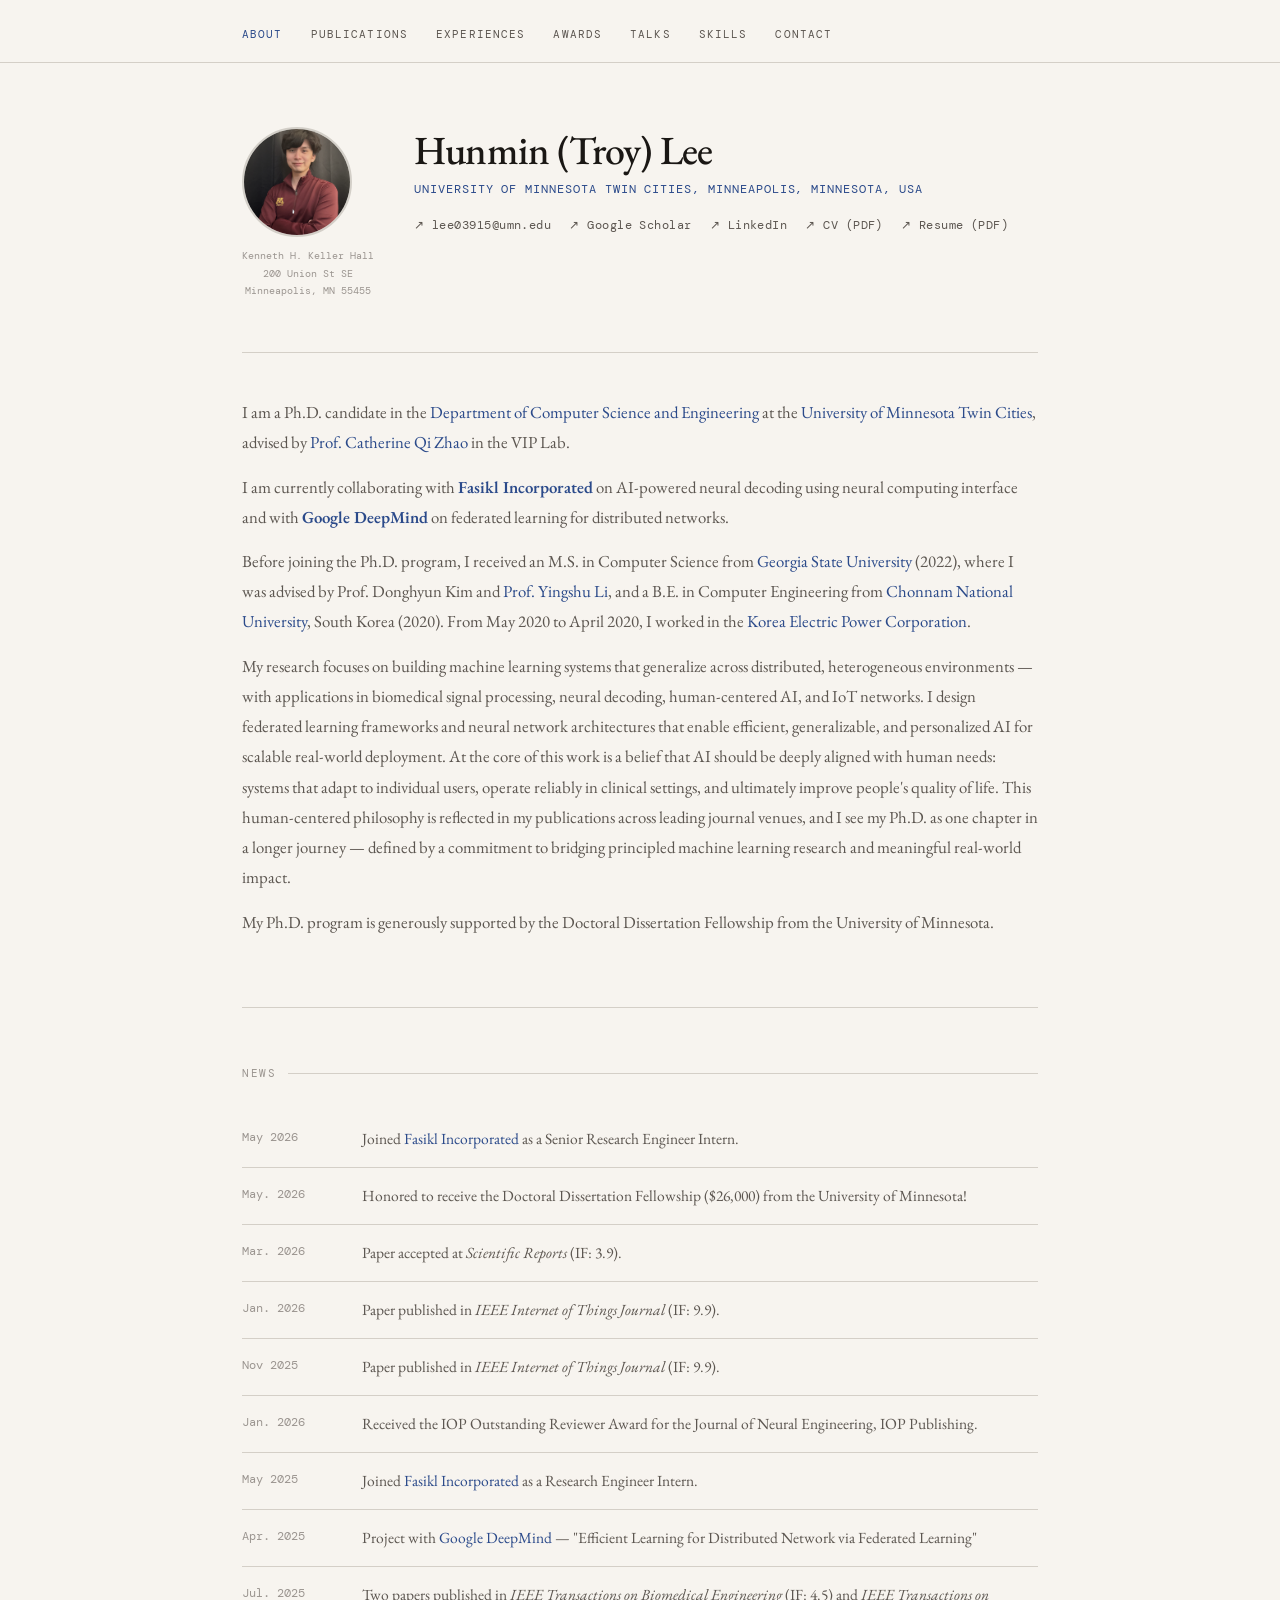
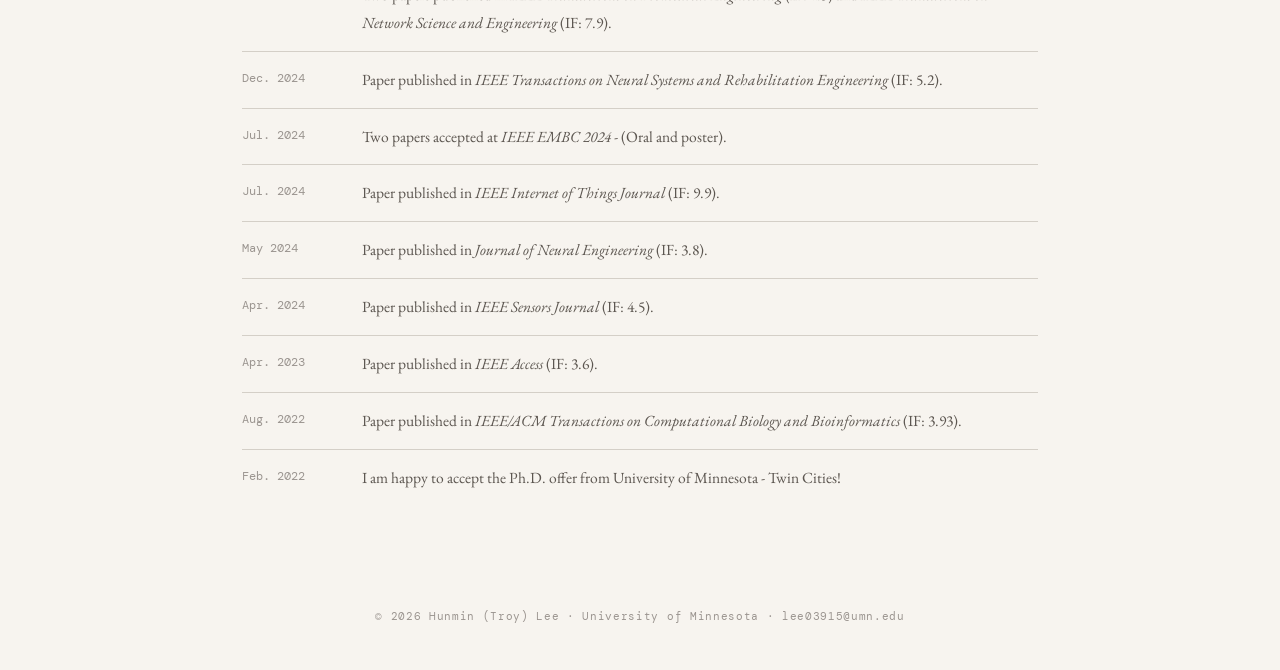
==== index.html @ b02ac826 "Update index.html" ====
<!DOCTYPE html>
<html lang="en">
<head>
  <meta charset="UTF-8"/>
  <meta name="viewport" content="width=device-width, initial-scale=1.0"/>
  <title>Hunmin (Troy) Lee</title>
  <script async src="https://www.googletagmanager.com/gtag/js?id=G-WH4XTVH4Y7"></script>
  <script>window.dataLayer=window.dataLayer||[];function gtag(){dataLayer.push(arguments);}gtag('js',new Date());gtag('config','G-WH4XTVH4Y7');</script>
  <link rel="preconnect" href="https://fonts.googleapis.com">
  <link href="https://fonts.googleapis.com/css2?family=EB+Garamond:ital,wght@0,400;0,500;0,600;1,400&family=DM+Mono:wght@300;400;500&display=swap" rel="stylesheet">
  <link rel="stylesheet" href="style.css">
</head>
<body>

<nav>
  <div class="page-wrap">
    <ul>
      <li><a href="index.html" class="active">About</a></li>
      <li><a href="publications.html">Publications</a></li>
      <li><a href="cv.html">Experiences</a></li>
      <li><a href="awards.html">Awards</a></li>
      <li><a href="talks.html">Talks</a></li>
      <li><a href="skills.html">Skills</a></li>
      <li><a href="contact.html">Contact</a></li>
      <!-- <li><a href="https://github.com/Hunminlee" target="_blank">GitHub ↗</a></li> -->
    </ul>
  </div>
</nav>

<div class="page-wrap">

  <header>
    <div class="header-inner">
      <div class="avatar-wrap">
        <!--
          PHOTO: Upload your photo as prof_pic.jpg to the same folder,
          then replace the src below with: src="prof_pic.jpg"
        -->
        <img class="avatar" src="photo.jpg" alt="Hunmin Lee">
        <div class="avatar-info">
          <p>Kenneth H. Keller Hall</p>
          <p>200 Union St SE</p>
          <p>Minneapolis, MN 55455</p>
        </div>
      </div>
      <div class="header-text">
        <h1>Hunmin (Troy) Lee</h1>
        <p class="role">University of Minnesota Twin Cities, Minneapolis, Minnesota, USA</p>
        <div class="contact-links">
          <a href="mailto:lee03915@umn.edu">lee03915@umn.edu</a>
          <!-- <a href="tel:+13329104160">+1 332-910-4160</a> -->
          <!-- <a href="https://github.com/Hunminlee" target="_blank">GitHub</a> -->
          <a href="https://scholar.google.co.kr/citations?user=B4dLuj4AAAAJ&hl=en" target="_blank">Google Scholar</a>
          <a href="https://linkedin.com" target="_blank">LinkedIn</a>
          <a href="assets/CV.pdf" target="_blank">CV (PDF)</a>
          <a href="assets/RESUME.pdf" target="_blank">Resume (PDF)</a>
        </div>
      </div>
    </div>
  </header>

  <section id="about" style="animation-delay:.1s">
    <div class="about-text">
      <p>I am a Ph.D. candidate in the <a href="https://cse.umn.edu/cs" target="_blank">Department of Computer Science and Engineering</a> at the <a href="https://twin-cities.umn.edu/" target="_blank">University of Minnesota Twin Cities</a>, advised by <a href="https://www-users.cse.umn.edu/~qzhao/" target="_blank">Prof. Catherine Qi Zhao</a> in the VIP Lab.</p>

      <p>I am currently collaborating with <a href="https://www.fasikl.com" target="_blank"><strong>Fasikl Incorporated</strong></a> on AI-powered neural decoding using neural computing interface and with <a href="https://deepmind.google/" target="_blank" rel="noopener noreferrer"><strong>Google DeepMind</strong></a> on federated learning for distributed networks.</p>

      <p>Before joining the Ph.D. program, I received an M.S. in Computer Science from <a href="https://www.gsu.edu/" target="_blank">Georgia State University</a> (2022), where I was advised by Prof. Donghyun Kim and <a href="https://li.csgsu.org/" target="_blank"> Prof. Yingshu Li</a>, and a B.E. in Computer Engineering from <a href="https://www.jnu.ac.kr/" target="_blank">Chonnam National University</a>, South Korea (2020). From May 2020 to April 2020, I worked in the <a href="https://www.kepco.co.kr/eng/index.do" target="_blank">Korea Electric Power Corporation</a>.</p>

      <p>My research focuses on building machine learning systems that generalize across distributed, heterogeneous environments — with applications in biomedical signal processing, neural decoding, human-centered AI, and IoT networks. I design federated learning frameworks and neural network architectures that enable efficient, generalizable, and personalized AI for scalable real-world deployment. At the core of this work is a belief that AI should be deeply aligned with human needs: systems that adapt to individual users, operate reliably in clinical settings, and ultimately improve people's quality of life. This human-centered philosophy is reflected in my publications across leading journal venues, and I see my Ph.D. as one chapter in a longer journey — defined by a commitment to bridging principled machine learning research and meaningful real-world impact.</p>
      <!--  <p>My overarching goal is to build AI systems that are not only technically robust but also deeply aligned with human needs: systems that can adapt to individual users, operate reliably in real-world settings, and ultimately improve people's quality of life. This human-centered philosophy drives my work across federated learning, neural network models, and biosignal processing, and is reflected in my publications across leading journal venues. I see my Ph.D. as one chapter in a longer journey, one defined by a commitment to bridging the gap between principled machine learning research and meaningful real-world impact!</p> -->

      <p>My Ph.D. program is generously supported by the Doctoral Dissertation Fellowship from the University of Minnesota.</p>
    </div>
  </section>

  <section id="news" style="animation-delay:.2s">
    <div class="section-label">News</div>
    <div class="news-list">
      <div class="news-item">
        <span class="news-date">May 2026</span>
        <span class="news-text">Joined <a href="https://www.fasikl.com" target="_blank" rel="noopener noreferrer"> Fasikl Incorporated </a> as a Senior Research Engineer Intern.</span>
      </div>
      <div class="news-item">
        <span class="news-date">May. 2026</span>
        <span class="news-text">Honored to receive the Doctoral Dissertation Fellowship ($26,000) from the University of Minnesota!</span>
      </div>
      <div class="news-item">
        <span class="news-date">Mar. 2026</span>
        <span class="news-text">Paper accepted at <em>Scientific Reports</em> (IF: 3.9).</span>
      </div>
      <div class="news-item">
        <span class="news-date">Jan. 2026</span>
        <span class="news-text">Paper published in <em>IEEE Internet of Things Journal</em> (IF: 9.9).</span>
      </div>
      <div class="news-item">
        <span class="news-date">Nov 2025</span>
        <span class="news-text">Paper published in <em>IEEE Internet of Things Journal</em> (IF: 9.9).</span>
      </div>
      <div class="news-item">
        <span class="news-date">Jan. 2026</span>
        <span class="news-text">Received the IOP Outstanding Reviewer Award for the Journal of Neural Engineering, IOP Publishing.</span>
      </div>
      <div class="news-item">
        <span class="news-date">May 2025</span>
        <span class="news-text">Joined <a href="https://www.fasikl.com" target="_blank" rel="noopener noreferrer"> Fasikl Incorporated </a> as a Research Engineer Intern.</span>
      </div>
      <div class="news-item">
        <span class="news-date">Apr. 2025</span>
        <span class="news-text">Project with 
          <a href="https://deepmind.google/" target="_blank" rel="noopener noreferrer"> Google DeepMind</a> — "Efficient Learning for Distributed Network via Federated Learning" 
          <!-- (collaborator: Ms. Lucy Wang). -->
        </span>
      </div>
      <div class="news-item">
        <span class="news-date">Jul. 2025</span>
        <span class="news-text">Two papers published in <em>IEEE Transactions on Biomedical Engineering</em> (IF: 4.5) and <em>IEEE Transactions on Network Science and Engineering</em> (IF: 7.9).</span>
      </div>
      <div class="news-item">
        <span class="news-date">Dec. 2024</span>
        <span class="news-text">Paper published in <em>IEEE Transactions on Neural Systems and Rehabilitation Engineering</em> (IF: 5.2).</span>
      </div>
      <div class="news-item">
        <span class="news-date">Jul. 2024</span>
        <span class="news-text">Two papers accepted at <em>IEEE EMBC 2024</em> - (Oral and poster).</span>
      </div>
      <div class="news-item">
        <span class="news-date">Jul. 2024</span>
        <span class="news-text">Paper published in <em>IEEE Internet of Things Journal</em> (IF: 9.9).</span>
      </div>
      <div class="news-item">
        <span class="news-date">May 2024</span>
        <span class="news-text">Paper published in <em>Journal of Neural Engineering</em> (IF: 3.8).</span>
      </div>      
      <div class="news-item">
        <span class="news-date">Apr. 2024</span>
        <span class="news-text">Paper published in <em>IEEE Sensors Journal</em> (IF: 4.5).</span>
      </div>
      <div class="news-item">
        <span class="news-date">Apr. 2023</span>
        <span class="news-text">Paper published in <em>IEEE Access</em> (IF: 3.6).</span>
      </div>
      <div class="news-item">
        <span class="news-date">Aug. 2022</span>
        <span class="news-text">Paper published in <em>IEEE/ACM Transactions on Computational Biology and Bioinformatics</em> (IF: 3.93).</span>
      </div>
      <div class="news-item">
        <span class="news-date">Feb. 2022</span>
        <span class="news-text">I am happy to accept the Ph.D. offer from University of Minnesota - Twin Cities!</span>
      </div>
    </div>
  </section>

  <footer>
    <p>© 2026 Hunmin (Troy) Lee · University of Minnesota · <a href="mailto:lee03915@umn.edu">lee03915@umn.edu</a></p>
  </footer>

</div>

<script>
  const sections = document.querySelectorAll('section');
  const obs = new IntersectionObserver(entries => {
    entries.forEach(e => { if (e.isIntersecting) e.target.classList.add('visible'); });
  }, { threshold: 0.05 });
  sections.forEach(s => obs.observe(s));
</script>
</body>
</html>
---- style.css ----
:root {
  --bg: #F7F4EF;
  --surface: #EFECE5;
  --ink: #1A1714;
  --ink-muted: #5C5650;
  --ink-faint: #9B9590;
  --accent: #2B4A8A;
  --accent-light: #E8EDF7;
  --rule: #D4CFC7;
  --serif: 'EB Garamond', Georgia, serif;
  --mono: 'DM Mono', monospace;
}
*, *::before, *::after { box-sizing: border-box; margin: 0; padding: 0; }
html { scroll-behavior: smooth; }
body {
  background: var(--bg);
  color: var(--ink);
  font-family: var(--serif);
  font-size: 20px;
  line-height: 1.8;
  -webkit-font-smoothing: antialiased;
}
a { color: var(--accent); text-decoration: none; }
a:hover { text-decoration: underline; }
strong { font-weight: 600; }

.page-wrap { max-width: 860px; margin: 0 auto; padding: 0 32px; }

/* NAV */
nav {
  position: sticky; top: 0; z-index: 100;
  background: rgba(247,244,239,0.93);
  backdrop-filter: blur(8px);
  border-bottom: 1px solid var(--rule);
  padding: 13px 0;
  animation: fadeDown .5s ease forwards;
}
nav ul { display: flex; gap: 28px; list-style: none; flex-wrap: wrap; align-items: center; }
nav a {
  font-family: var(--mono); font-size: 0.7rem;
  letter-spacing: 0.1em; text-transform: uppercase;
  color: var(--ink-muted); text-decoration: none; transition: color .2s;
}
nav a:hover, nav a.active { color: var(--accent); }

/* HEADER */
header {
  padding: 64px 0 52px;
  border-bottom: 1px solid var(--rule);
  animation: fadeUp .8s ease forwards;
}
.header-inner { display: flex; align-items: flex-start; gap: 40px; }
.avatar-wrap { flex-shrink: 0; }
.avatar {
  width: 110px; height: 110px; border-radius: 50%;
  border: 2px solid var(--rule);
  object-fit: cover; filter: grayscale(15%);
  display: block;
}
.header-text h1 {
  font-size: 2.5rem; font-weight: 500;
  letter-spacing: -0.02em; line-height: 1.15;
}
.header-text .role {
  font-family: var(--mono); font-size: 0.74rem;
  color: var(--accent); letter-spacing: 0.08em;
  text-transform: uppercase; margin-top: 6px;
}
.header-text .bio {
  margin-top: 12px; font-size: 1.05rem;
  color: var(--ink-muted); max-width: 520px; font-style: italic;
}
.contact-links { display: flex; flex-wrap: wrap; gap: 5px 18px; margin-top: 16px; }
.contact-links a {
  font-family: var(--mono); font-size: 0.72rem;
  color: var(--ink-muted); text-decoration: none;
  letter-spacing: 0.04em; transition: color .2s;
}
.contact-links a::before { content: '↗ '; }
.contact-links a:hover { color: var(--accent); }

/* PAGE TITLE (for inner pages) */
.page-title {
  padding: 56px 0 40px;
  border-bottom: 1px solid var(--rule);
  animation: fadeUp .7s ease forwards;
}
.page-title h1 {
  font-size: 2.2rem; font-weight: 500;
  letter-spacing: -0.02em;
}
.page-title p {
  font-size: 1rem; color: var(--ink-muted);
  font-style: italic; margin-top: 8px;
}

/* SECTIONS */
section {
  padding: 56px 0; border-bottom: 1px solid var(--rule);
  opacity: 0; animation: fadeUp .7s ease forwards;
  animation-play-state: paused;
}
section.visible { animation-play-state: running; }
section:last-of-type { border-bottom: none; }

.section-label {
  font-family: var(--mono); font-size: 0.68rem;
  letter-spacing: 0.14em; text-transform: uppercase;
  color: var(--ink-faint); margin-bottom: 28px;
  display: flex; align-items: center; gap: 12px;
}
.section-label::after { content: ''; flex: 1; height: 1px; background: var(--rule); }

/* ABOUT */
.about-text p { color: var(--ink-muted); margin-bottom: 14px; font-size: 1.05rem; }
.about-text a { color: var(--accent); }
.keywords { display: flex; flex-wrap: wrap; gap: 8px; margin-top: 26px; }
.keyword {
  font-family: var(--mono); font-size: 0.68rem;
  padding: 4px 11px; background: var(--accent-light);
  color: var(--accent); border-radius: 2px; letter-spacing: 0.05em;
}

/* NEWS */
.news-list { display: flex; flex-direction: column; gap: 0; }
.news-item {
  display: grid; grid-template-columns: 100px 1fr;
  gap: 0 20px; padding: 14px 0;
  border-top: 1px solid var(--rule); font-size: 0.97rem;
}
.news-item:first-child { border-top: none; }
.news-date { font-family: var(--mono); font-size: 0.72rem; color: var(--ink-faint); padding-top: 3px; }
.news-text { color: var(--ink-muted); }
.news-text strong { color: var(--ink); }

/* PUBLICATIONS */
.pub-year {
  font-family: var(--mono); font-size: 0.68rem;
  color: var(--ink-faint); letter-spacing: 0.1em;
  text-transform: uppercase; margin: 28px 0 10px;
}
.pub-item {
  padding: 16px 0 16px 20px;
  border-left: 2px solid var(--rule);
  margin-bottom: 10px; transition: border-color .2s;
}
.pub-item:hover { border-left-color: var(--accent); }
.pub-item .pub-title {
  font-size: 1rem; font-weight: 500; line-height: 1.45; margin-bottom: 4px;
}
.pub-item .pub-title a {
  color: var(--ink); border-bottom: 1px solid var(--rule);
  transition: border-color .2s; text-decoration: none;
}
.pub-item .pub-title a:hover { border-color: var(--accent); color: var(--accent); }
.pub-item .pub-authors { font-size: 0.92rem; color: var(--ink-muted); margin-bottom: 3px; }
.pub-item .pub-authors strong { color: var(--ink); font-weight: 600; }
.pub-item .pub-venue { font-size: 0.88rem; color: var(--ink-faint); font-style: italic; }
.pub-badge {
  display: inline-block; font-family: var(--mono);
  font-size: 0.6rem; padding: 2px 7px; border-radius: 2px;
  letter-spacing: 0.05em; margin-left: 7px; vertical-align: middle;
}
.badge-oral { background: #EEF4E8; color: #3B6D11; }
.badge-review { background: #FDF3E3; color: #854F0B; }
.badge-accepted { background: var(--accent-light); color: var(--accent); }

/* CV rows */
.cv-list { display: flex; flex-direction: column; }
.cv-item {
  display: grid; grid-template-columns: 170px 1fr;
  gap: 0 28px; padding: 22px 0; border-top: 1px solid var(--rule);
}
.cv-item:first-child { border-top: none; }
.cv-period {
  font-family: var(--mono); font-size: 0.7rem;
  color: var(--ink-faint); padding-top: 3px; line-height: 1.6;
}
.cv-content h3 { font-size: 1.05rem; font-weight: 500; margin-bottom: 2px; }
.cv-content .institution {
  font-family: var(--mono); font-size: 0.72rem;
  color: var(--accent); letter-spacing: 0.04em; margin-bottom: 5px;
}
.cv-content p { font-size: 0.95rem; color: var(--ink-muted); }
.cv-content ul { margin: 4px 0 0 16px; font-size: 0.95rem; color: var(--ink-muted); }
.cv-content ul li { margin-bottom: 2px; }

/* AWARDS */
.award-item {
  padding: 18px 0; border-top: 1px solid var(--rule);
  display: grid; grid-template-columns: 70px 1fr; gap: 0 24px;
}
.award-item:first-child { border-top: none; }
.award-year { font-family: var(--mono); font-size: 0.7rem; color: var(--ink-faint); padding-top: 3px; }
.award-content h4 { font-size: 1.02rem; font-weight: 500; margin-bottom: 2px; }
.award-content p { font-size: 0.92rem; color: var(--ink-muted); }

/* SKILLS */
.skills-grid { display: grid; grid-template-columns: repeat(auto-fill, minmax(190px, 1fr)); gap: 28px; }
.skill-group h4 {
  font-family: var(--mono); font-size: 0.68rem; letter-spacing: 0.1em;
  text-transform: uppercase; color: var(--accent); margin-bottom: 10px;
  padding-bottom: 7px; border-bottom: 1px solid var(--rule);
}
.skill-group ul { list-style: none; }
.skill-group li {
  font-size: 0.95rem; color: var(--ink-muted); padding: 3px 0;
  display: flex; align-items: center; gap: 8px;
}
.skill-group li::before { content: ''; width: 4px; height: 4px; background: var(--rule); border-radius: 50%; flex-shrink: 0; }

/* CONTACT */
.contact-grid { display: grid; grid-template-columns: 1fr 1fr; gap: 0; }
.contact-row {
  padding: 18px 0; border-top: 1px solid var(--rule);
  display: grid; grid-template-columns: 130px 1fr; gap: 0 20px; align-items: start;
}
.contact-row:first-child { border-top: none; }
.contact-label { font-family: var(--mono); font-size: 0.7rem; color: var(--ink-faint); letter-spacing: 0.06em; text-transform: uppercase; padding-top: 2px; }
.contact-value { font-size: 0.97rem; color: var(--ink-muted); }
.contact-value a { color: var(--accent); }

/* FOOTER */
footer { padding: 44px 0; text-align: center; }
footer p { font-family: var(--mono); font-size: 0.7rem; color: var(--ink-faint); letter-spacing: 0.06em; }
footer a { color: inherit; }

/* ANIMATIONS */
@keyframes fadeUp {
  from { opacity: 0; transform: translateY(18px); }
  to   { opacity: 1; transform: translateY(0); }
}
@keyframes fadeDown {
  from { opacity: 0; transform: translateY(-10px); }
  to   { opacity: 1; transform: translateY(0); }
}

/* RESPONSIVE */
@media (max-width: 640px) {
  .header-inner { flex-direction: column; gap: 20px; }
  .cv-item { grid-template-columns: 1fr; gap: 3px; }
  .award-item { grid-template-columns: 1fr; gap: 3px; }
  .news-item { grid-template-columns: 1fr; gap: 2px; }
  .cv-period, .award-year, .news-date { padding-top: 0; }
  .contact-grid { grid-template-columns: 1fr; }
}

/* AVATAR INFO (address below photo) */
.avatar-info {
  margin-top: 10px;
  font-family: var(--mono);
  font-size: 0.65rem;
  color: var(--ink-faint);
  line-height: 1.7;
  text-align: center;
}

/* ABOUT section — no top border on first section */
#about {
  border-top: none;
  padding-top: 44px;
}
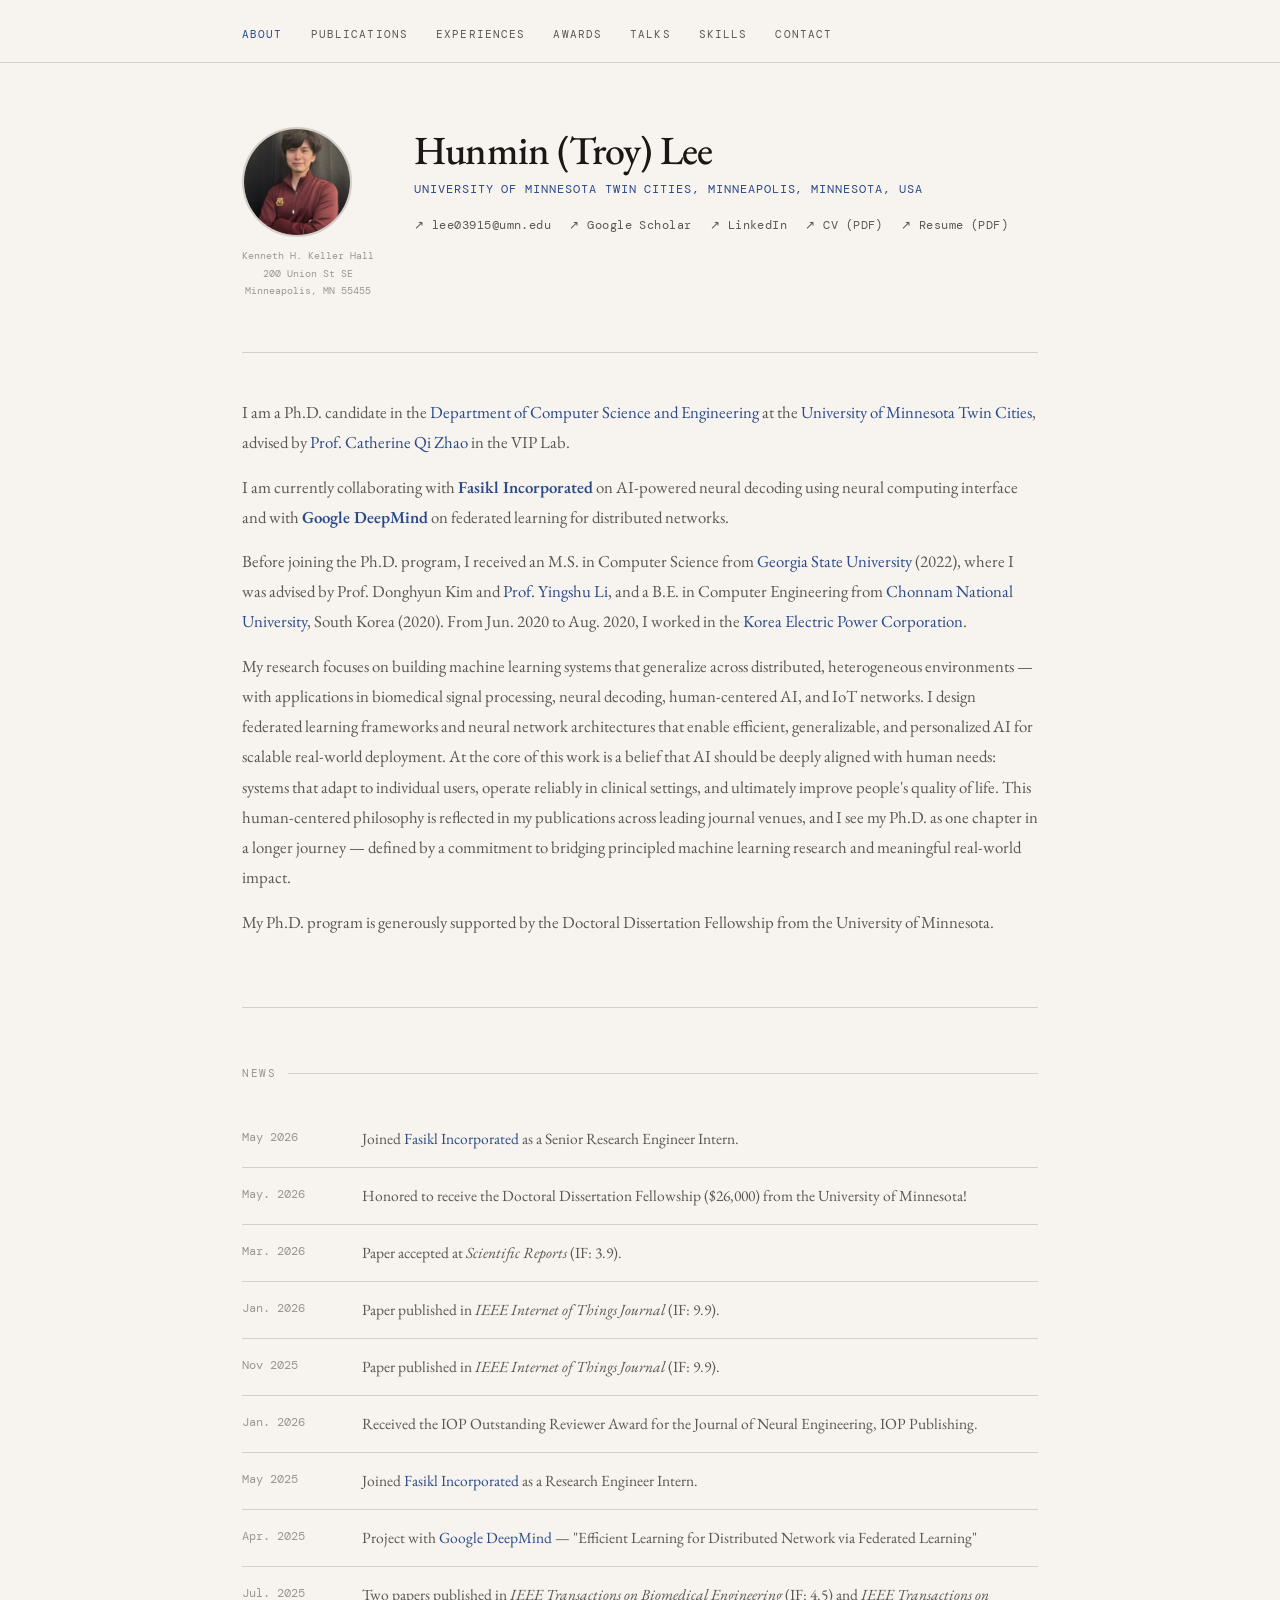
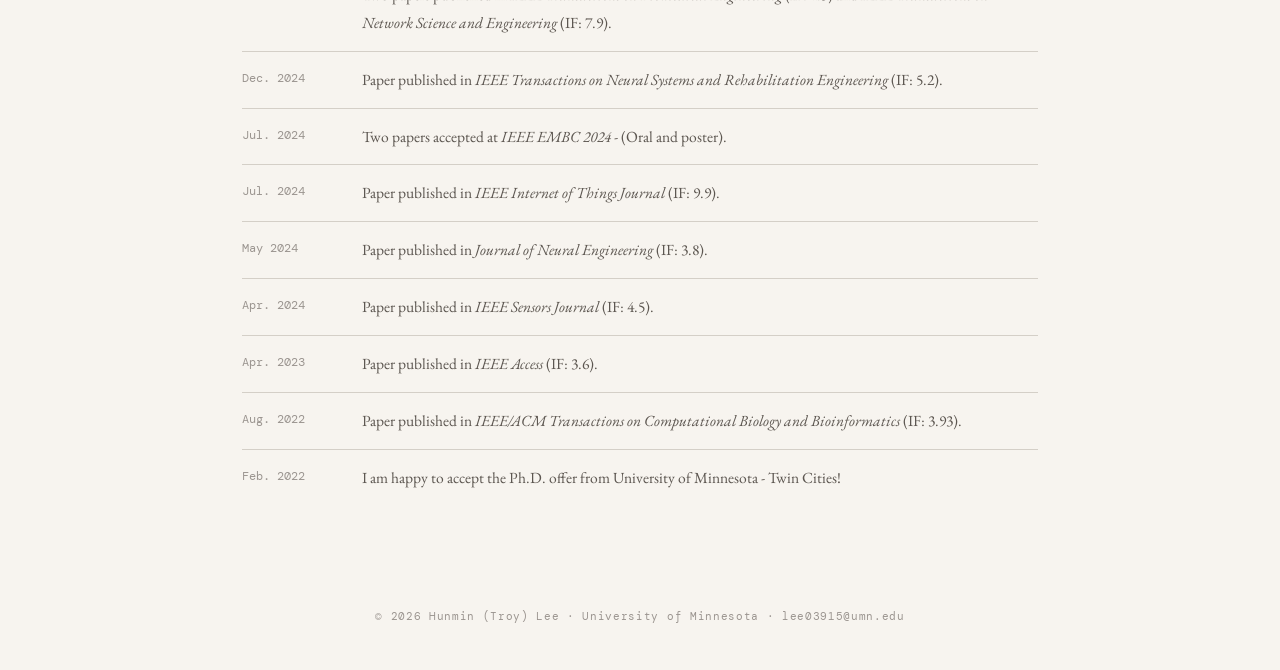
==== commit 0380e2ec: "Update index.html" ====
--- a/index.html
+++ b/index.html
@@ -65,7 +65,7 @@
 
       <p>I am currently collaborating with <a href="https://www.fasikl.com" target="_blank"><strong>Fasikl Incorporated</strong></a> on AI-powered neural decoding using neural computing interface and with <a href="https://deepmind.google/" target="_blank" rel="noopener noreferrer"><strong>Google DeepMind</strong></a> on federated learning for distributed networks.</p>
 
-      <p>Before joining the Ph.D. program, I received an M.S. in Computer Science from <a href="https://www.gsu.edu/" target="_blank">Georgia State University</a> (2022), where I was advised by Prof. Donghyun Kim and <a href="https://li.csgsu.org/" target="_blank"> Prof. Yingshu Li</a>, and a B.E. in Computer Engineering from <a href="https://www.jnu.ac.kr/" target="_blank">Chonnam National University</a>, South Korea (2020). From May 2020 to April 2020, I worked in the <a href="https://www.kepco.co.kr/eng/index.do" target="_blank">Korea Electric Power Corporation</a>.</p>
+      <p>Before joining the Ph.D. program, I received an M.S. in Computer Science from <a href="https://www.gsu.edu/" target="_blank">Georgia State University</a> (2022), where I was advised by Prof. Donghyun Kim and <a href="https://li.csgsu.org/" target="_blank"> Prof. Yingshu Li</a>, and a B.E. in Computer Engineering from <a href="https://www.jnu.ac.kr/" target="_blank">Chonnam National University</a>, South Korea (2020). From Jun. 2020 to Aug. 2020, I worked in the <a href="https://www.kepco.co.kr/eng/index.do" target="_blank">Korea Electric Power Corporation</a>.</p>
 
       <p>My research focuses on building machine learning systems that generalize across distributed, heterogeneous environments — with applications in biomedical signal processing, neural decoding, human-centered AI, and IoT networks. I design federated learning frameworks and neural network architectures that enable efficient, generalizable, and personalized AI for scalable real-world deployment. At the core of this work is a belief that AI should be deeply aligned with human needs: systems that adapt to individual users, operate reliably in clinical settings, and ultimately improve people's quality of life. This human-centered philosophy is reflected in my publications across leading journal venues, and I see my Ph.D. as one chapter in a longer journey — defined by a commitment to bridging principled machine learning research and meaningful real-world impact.</p>
       <!--  <p>My overarching goal is to build AI systems that are not only technically robust but also deeply aligned with human needs: systems that can adapt to individual users, operate reliably in real-world settings, and ultimately improve people's quality of life. This human-centered philosophy drives my work across federated learning, neural network models, and biosignal processing, and is reflected in my publications across leading journal venues. I see my Ph.D. as one chapter in a longer journey, one defined by a commitment to bridging the gap between principled machine learning research and meaningful real-world impact!</p> -->
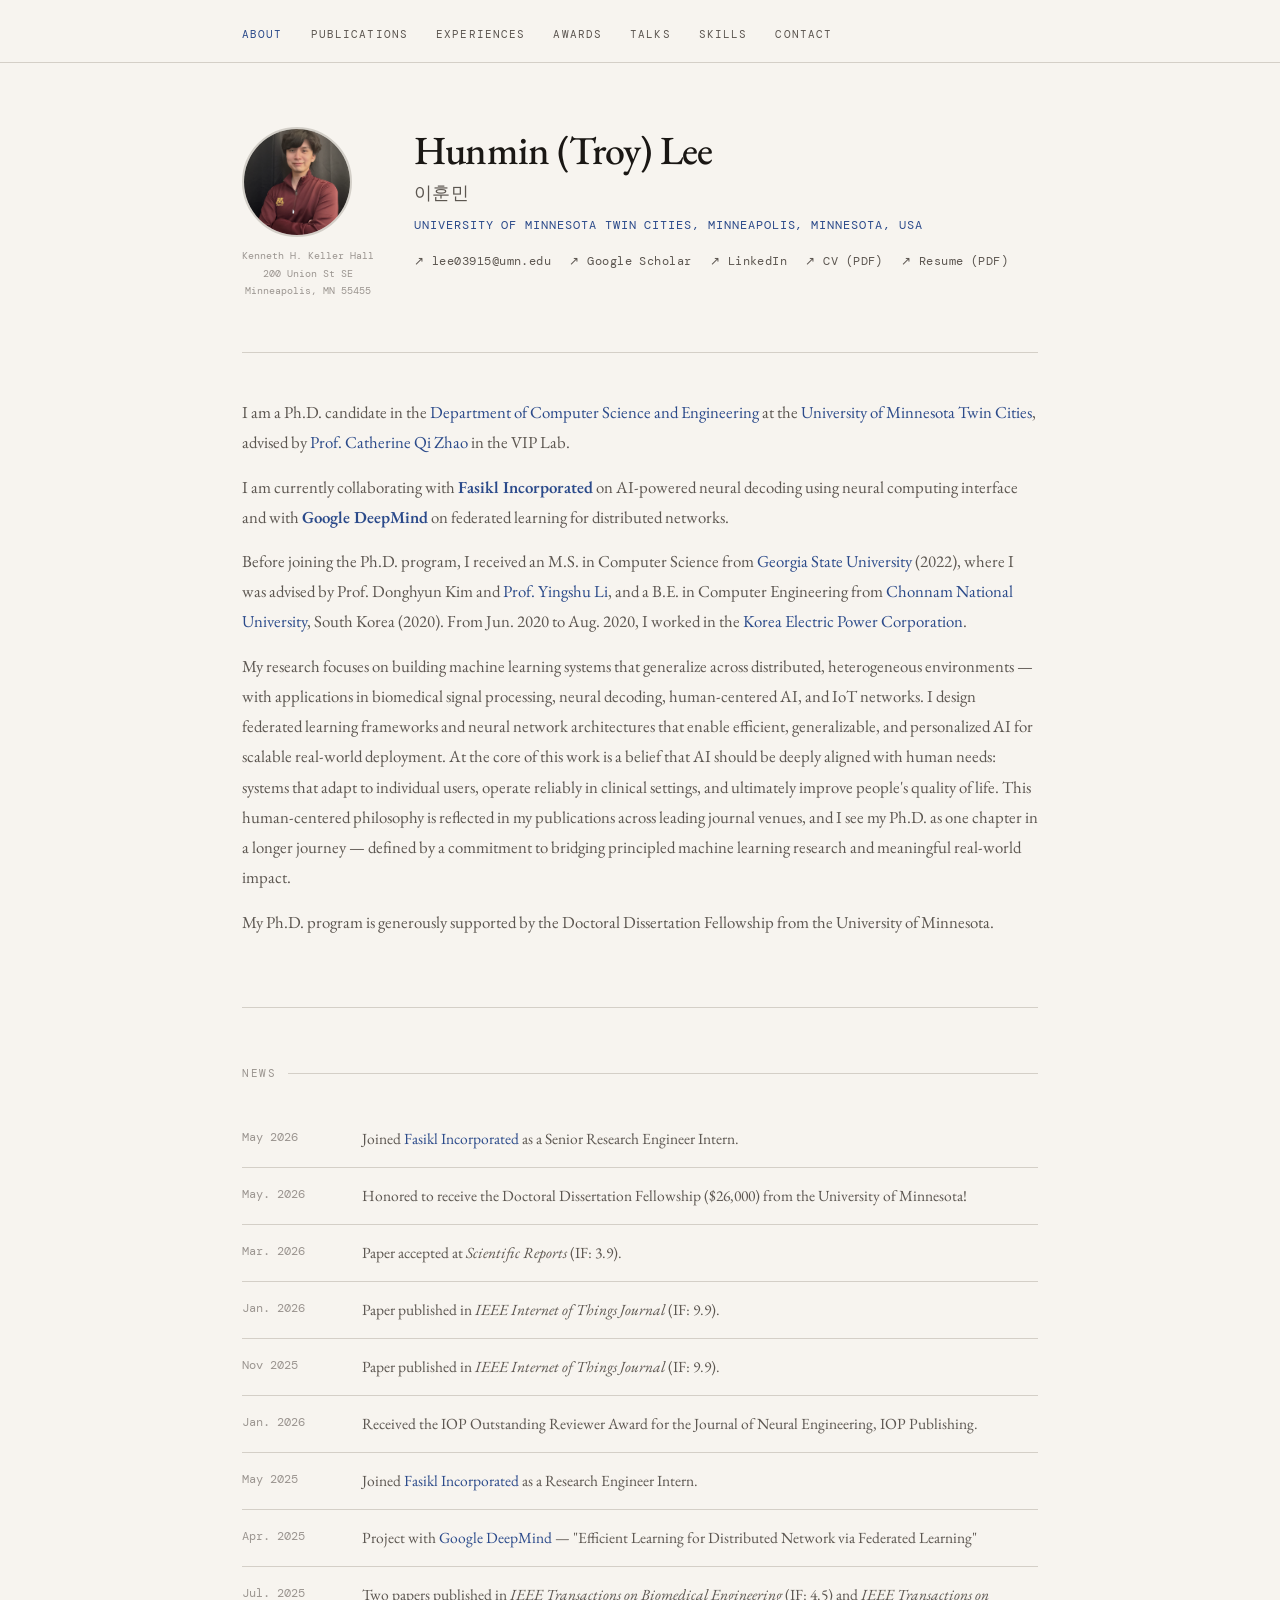
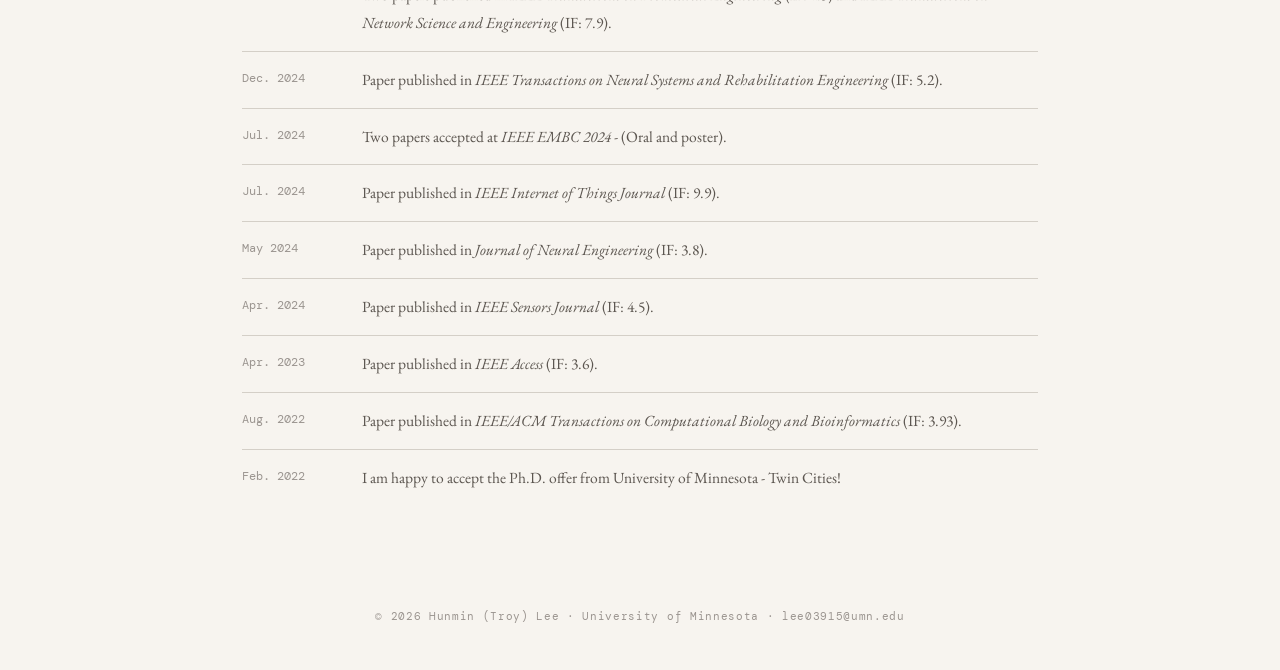
==== commit 6dc3b203: "Update index.html" ====
--- a/index.html
+++ b/index.html
@@ -45,6 +45,7 @@
       </div>
       <div class="header-text">
         <h1>Hunmin (Troy) Lee</h1>
+        <p style="font-size: 1.1rem; color: var(--ink-muted); margin-top: 4px; letter-spacing: 0.02em;">이훈민</p>
         <p class="role">University of Minnesota Twin Cities, Minneapolis, Minnesota, USA</p>
         <div class="contact-links">
           <a href="mailto:lee03915@umn.edu">lee03915@umn.edu</a>
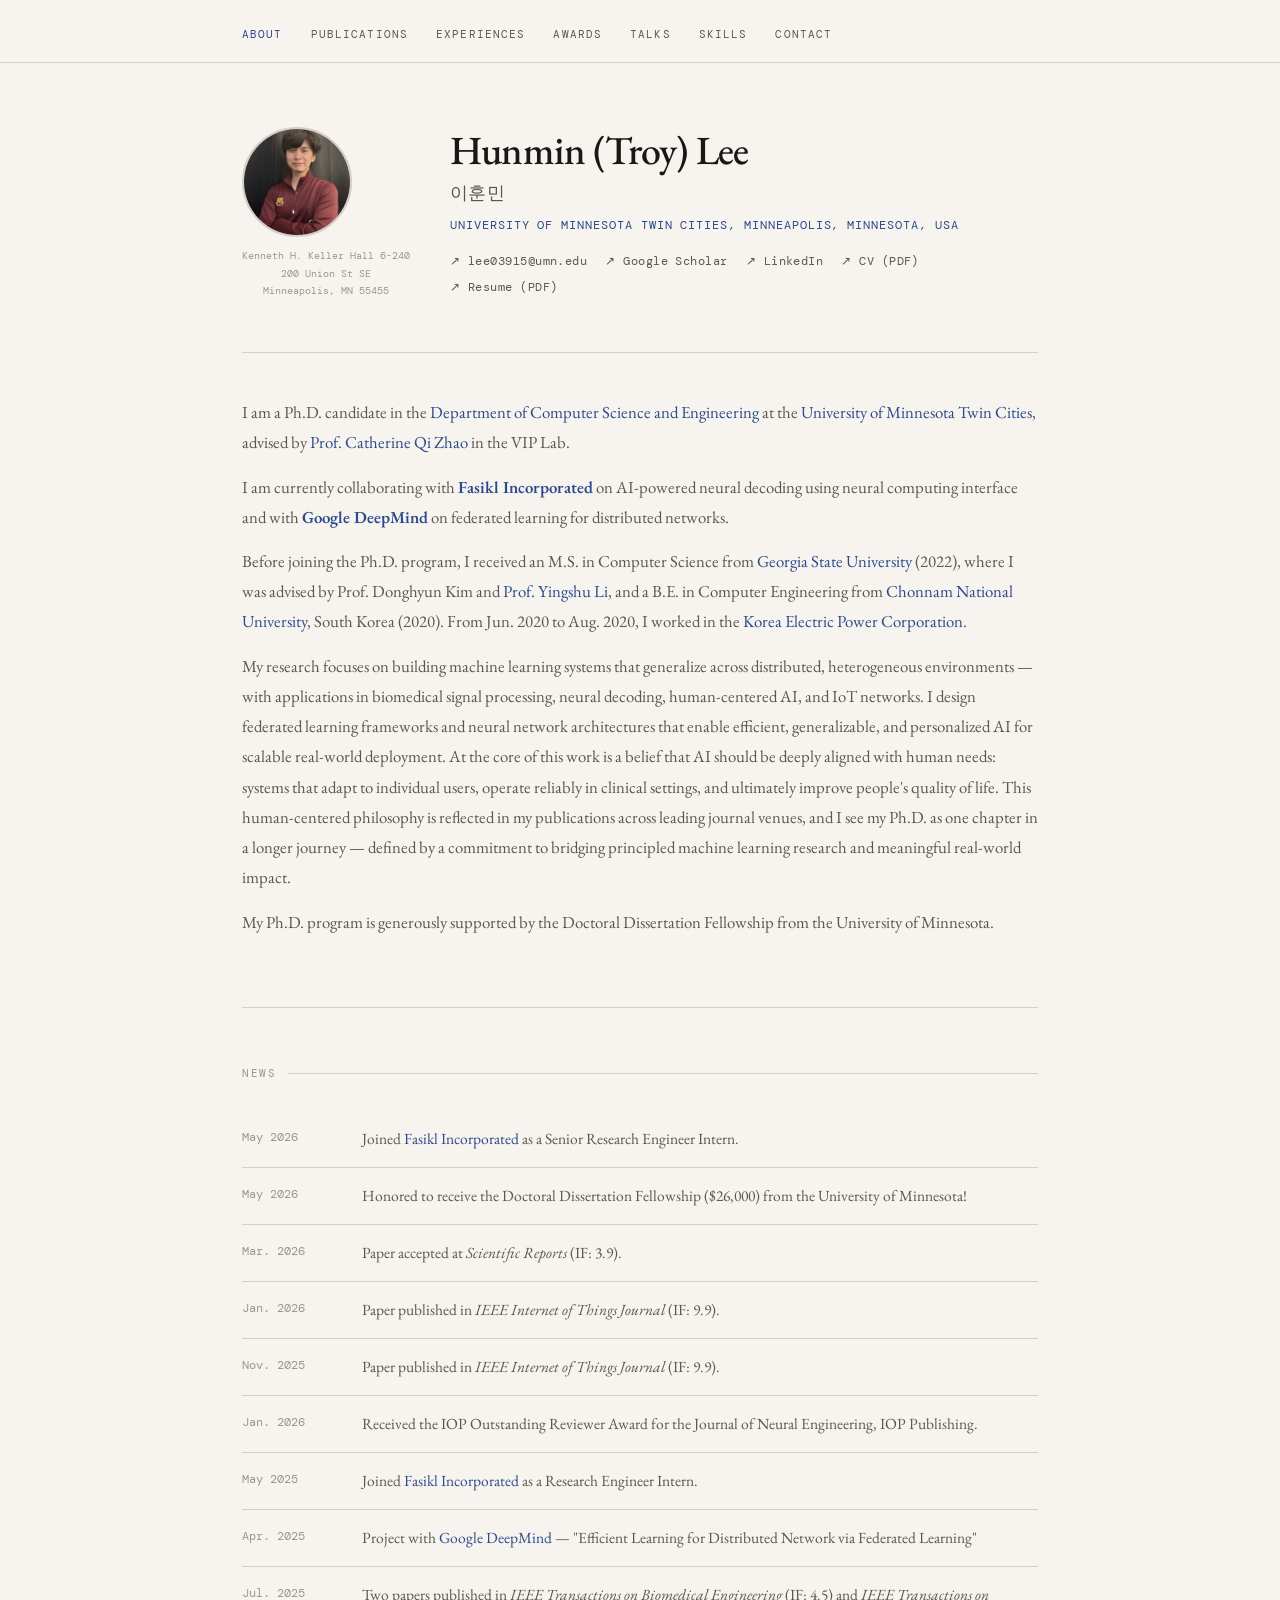
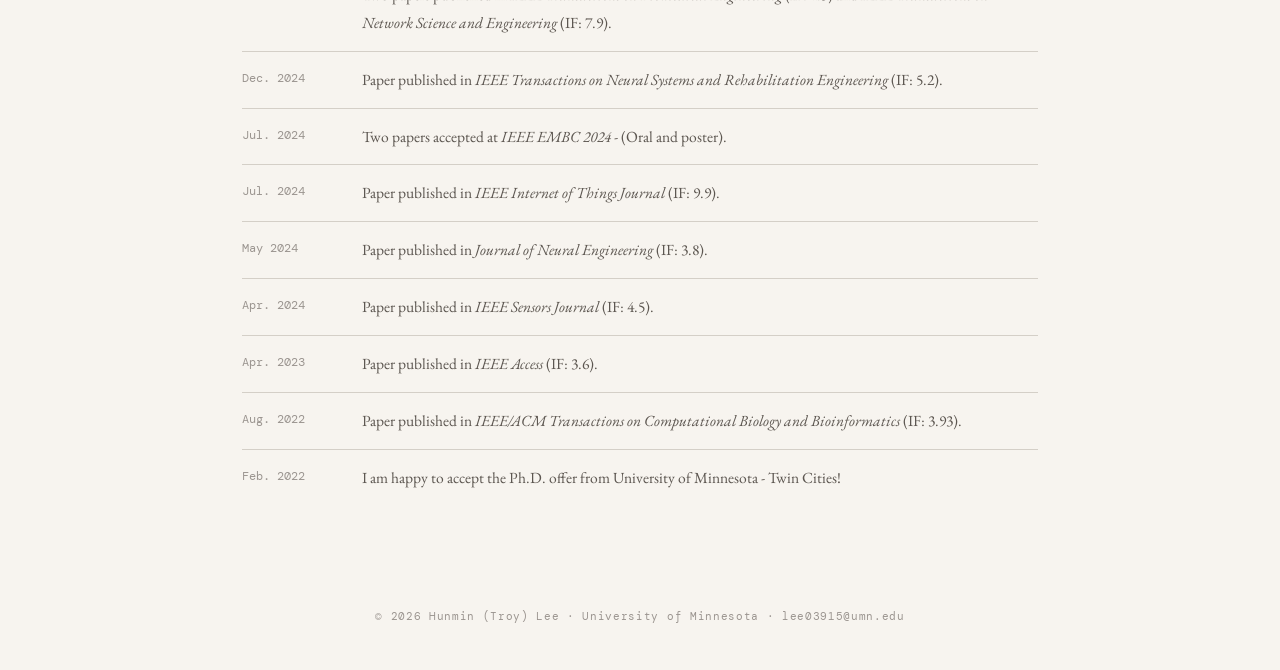
==== commit 8b064103: "Update index.html" ====
--- a/index.html
+++ b/index.html
@@ -38,7 +38,7 @@
         -->
         <img class="avatar" src="photo.jpg" alt="Hunmin Lee">
         <div class="avatar-info">
-          <p>Kenneth H. Keller Hall</p>
+          <p>Kenneth H. Keller Hall 6-240</p>
           <p>200 Union St SE</p>
           <p>Minneapolis, MN 55455</p>
         </div>
@@ -83,7 +83,7 @@
         <span class="news-text">Joined <a href="https://www.fasikl.com" target="_blank" rel="noopener noreferrer"> Fasikl Incorporated </a> as a Senior Research Engineer Intern.</span>
       </div>
       <div class="news-item">
-        <span class="news-date">May. 2026</span>
+        <span class="news-date">May 2026</span>
         <span class="news-text">Honored to receive the Doctoral Dissertation Fellowship ($26,000) from the University of Minnesota!</span>
       </div>
       <div class="news-item">
@@ -95,7 +95,7 @@
         <span class="news-text">Paper published in <em>IEEE Internet of Things Journal</em> (IF: 9.9).</span>
       </div>
       <div class="news-item">
-        <span class="news-date">Nov 2025</span>
+        <span class="news-date">Nov. 2025</span>
         <span class="news-text">Paper published in <em>IEEE Internet of Things Journal</em> (IF: 9.9).</span>
       </div>
       <div class="news-item">
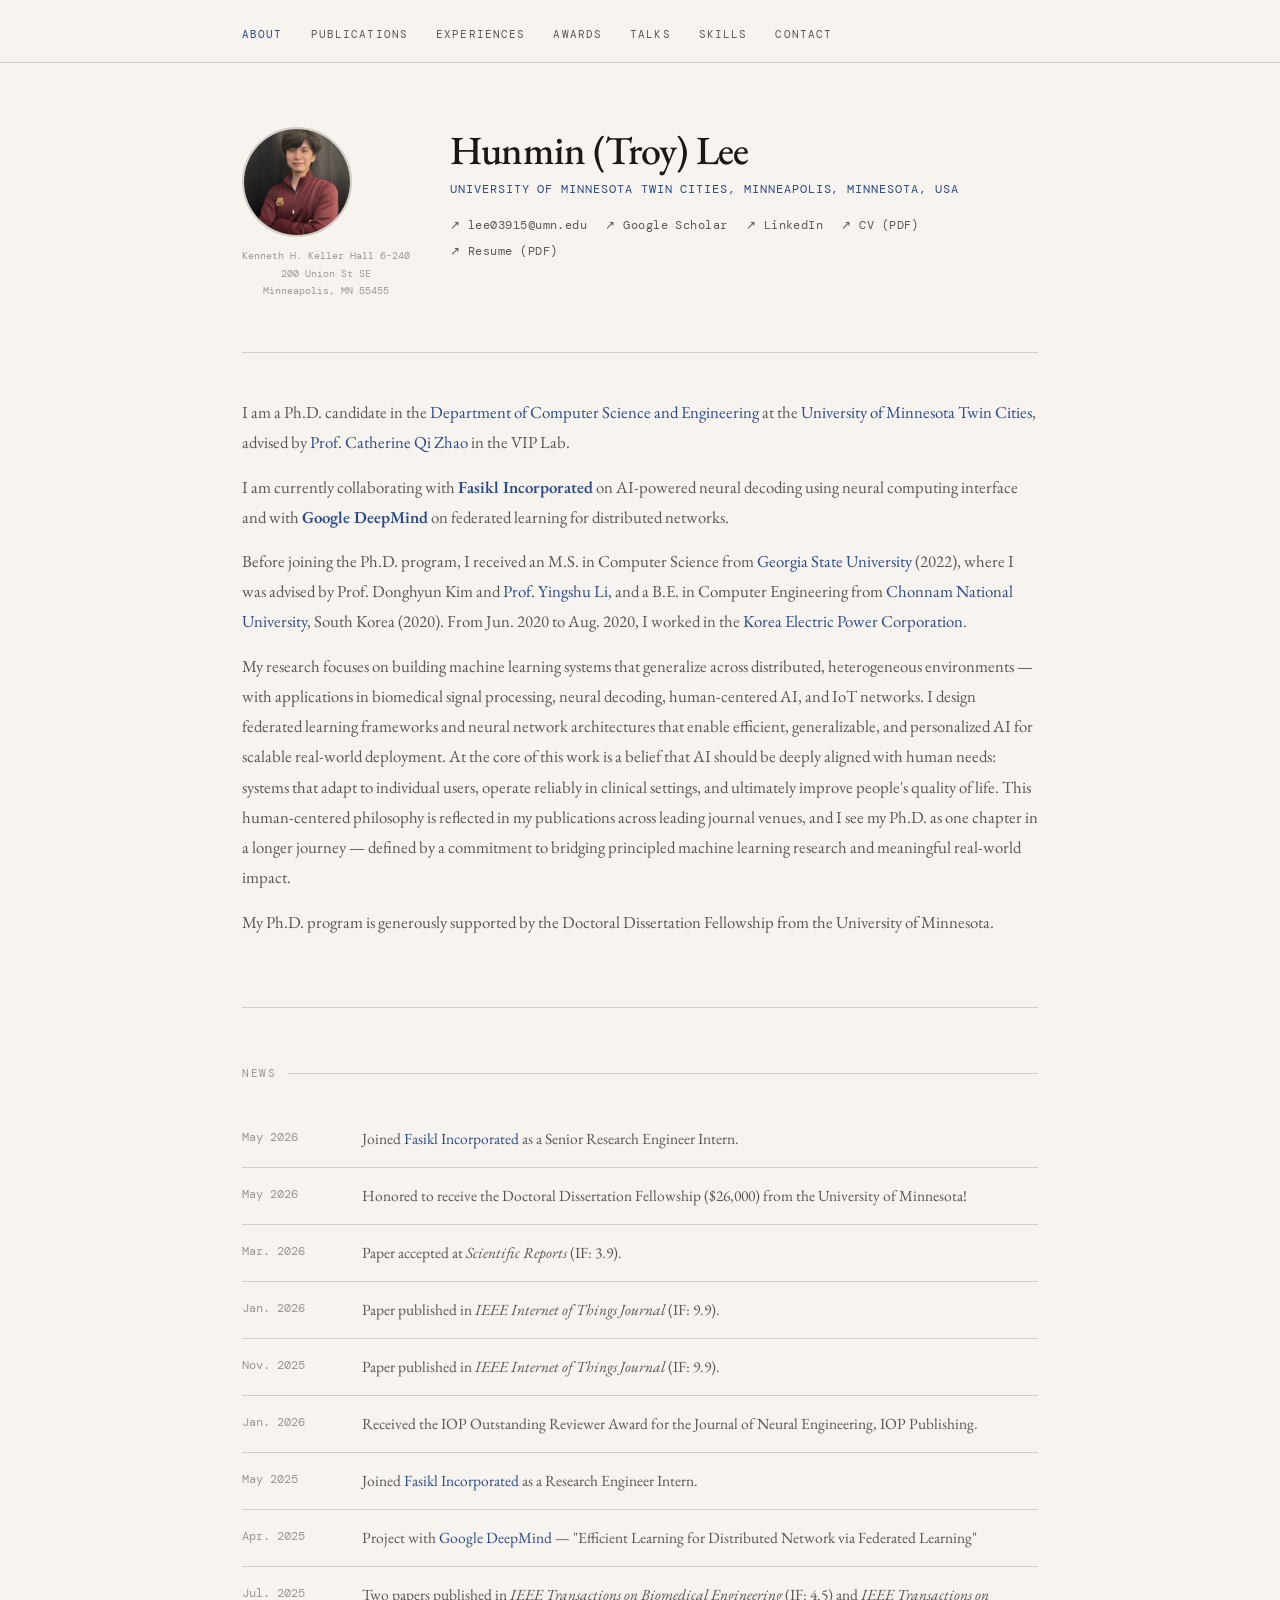
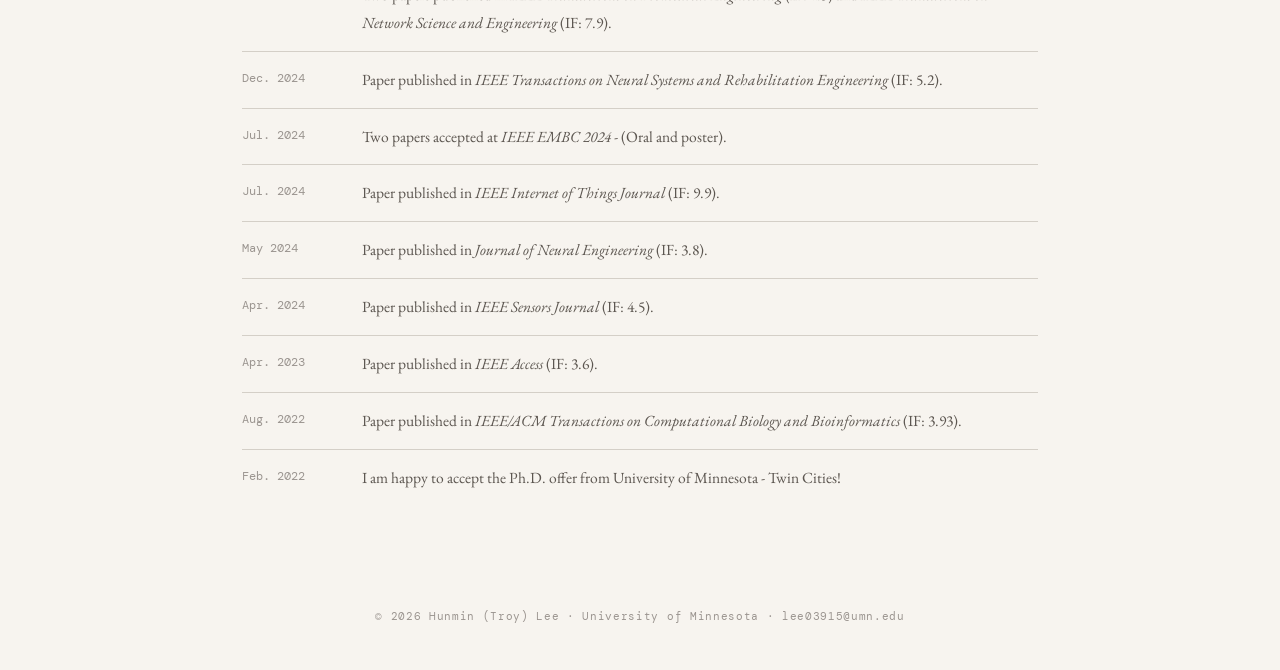
==== commit 84f2075a: "Update index.html" ====
--- a/index.html
+++ b/index.html
@@ -45,7 +45,7 @@
       </div>
       <div class="header-text">
         <h1>Hunmin (Troy) Lee</h1>
-        <p style="font-size: 1.1rem; color: var(--ink-muted); margin-top: 4px; letter-spacing: 0.02em;">이훈민</p>
+        <!-- <p style="font-size: 1.1rem; color: var(--ink-muted); margin-top: 4px; letter-spacing: 0.02em;">이훈민</p> -->
         <p class="role">University of Minnesota Twin Cities, Minneapolis, Minnesota, USA</p>
         <div class="contact-links">
           <a href="mailto:lee03915@umn.edu">lee03915@umn.edu</a>
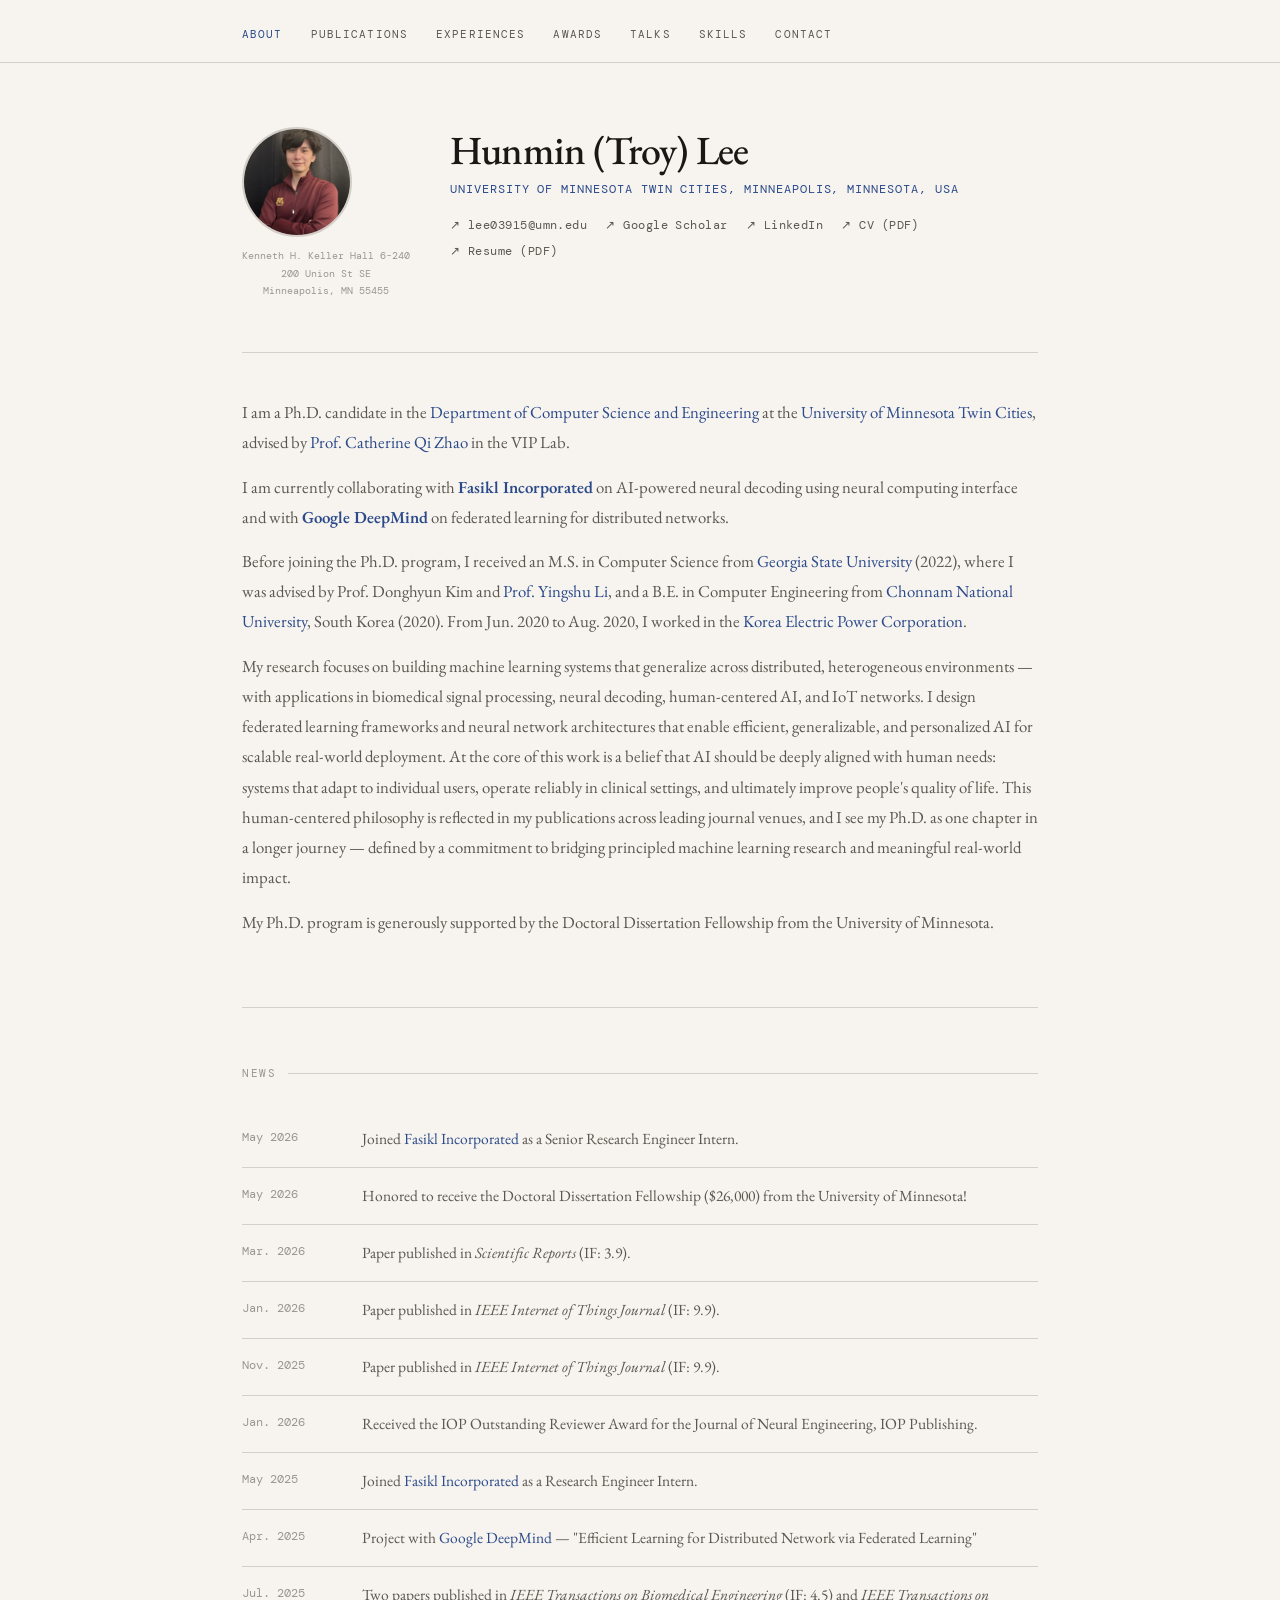
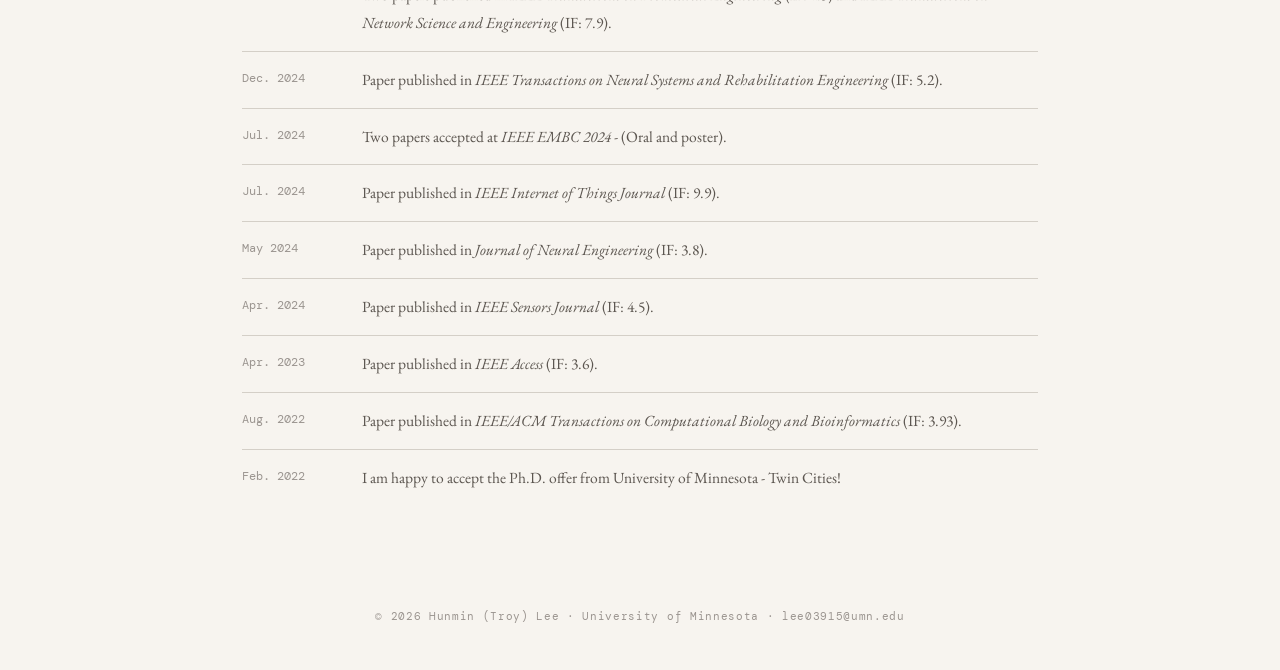
==== commit c26ef284: "Update index.html" ====
--- a/index.html
+++ b/index.html
@@ -88,7 +88,7 @@
       </div>
       <div class="news-item">
         <span class="news-date">Mar. 2026</span>
-        <span class="news-text">Paper accepted at <em>Scientific Reports</em> (IF: 3.9).</span>
+        <span class="news-text">Paper published in <em>Scientific Reports</em> (IF: 3.9).</span>
       </div>
       <div class="news-item">
         <span class="news-date">Jan. 2026</span>
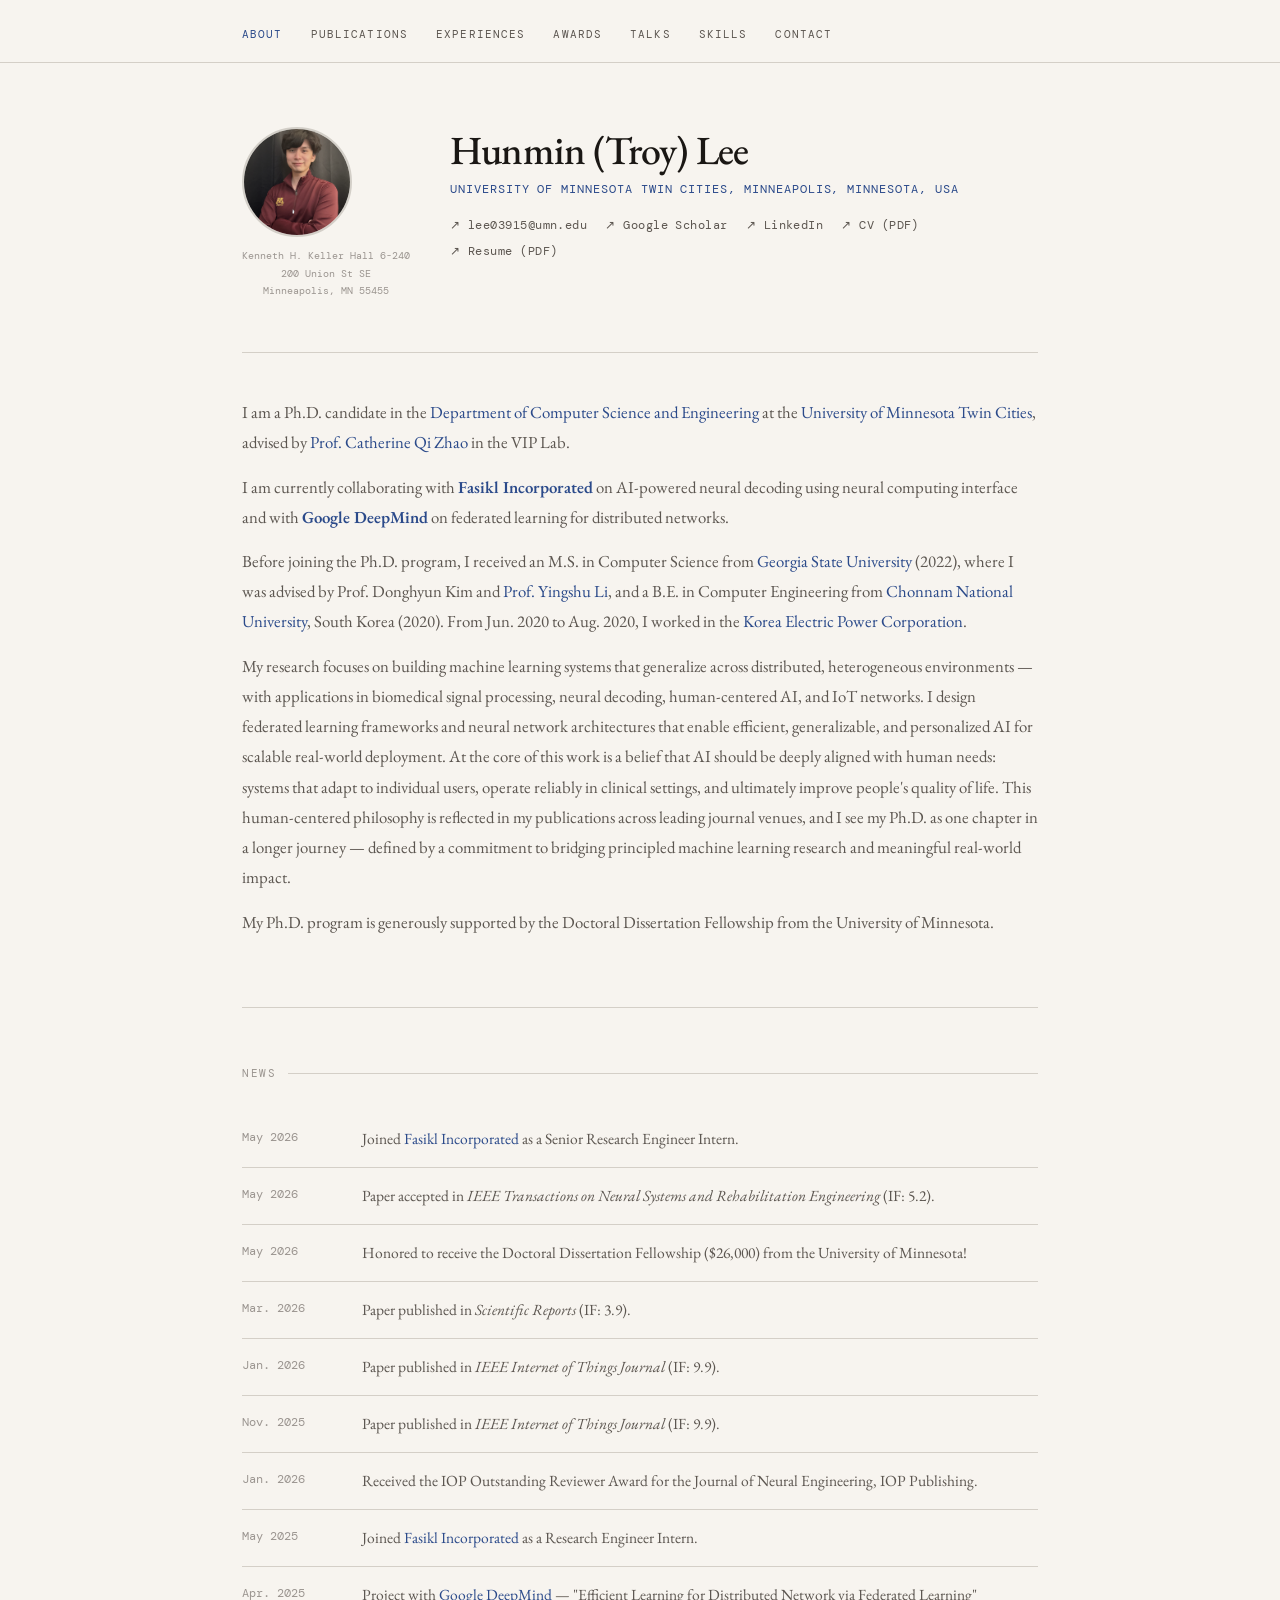
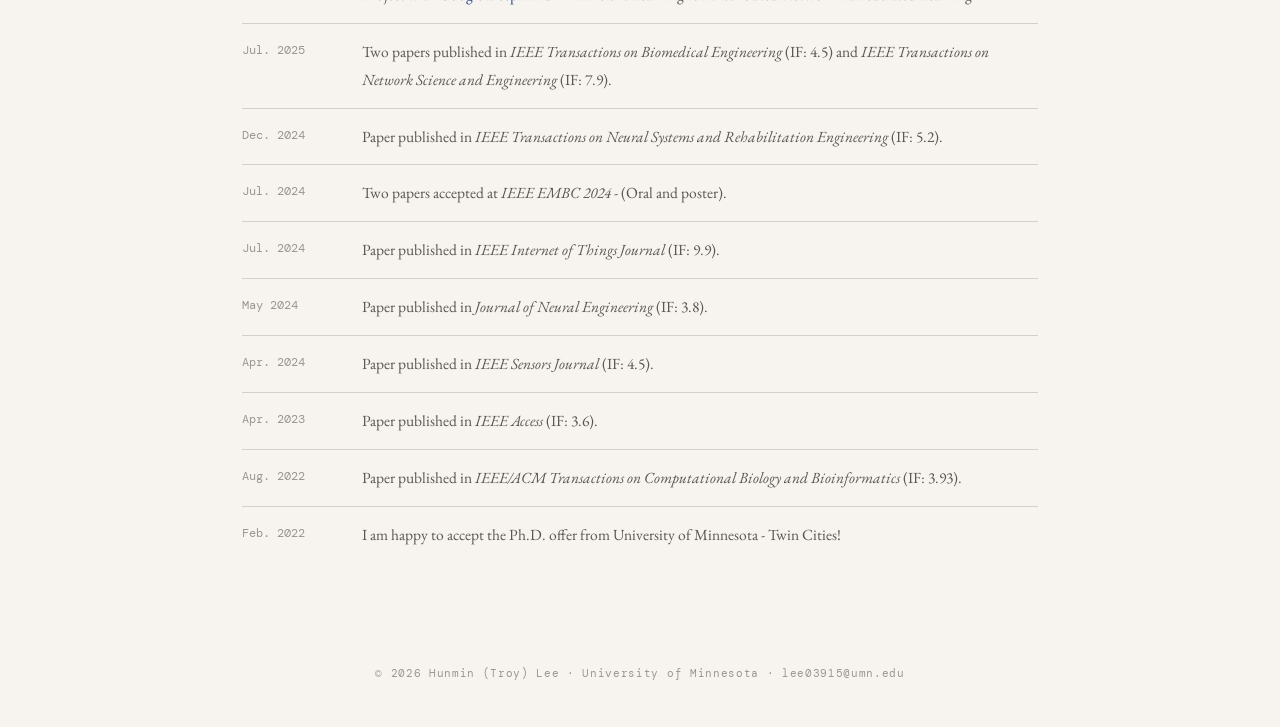
==== commit 3e8dba4f: "Update index.html" ====
--- a/index.html
+++ b/index.html
@@ -84,6 +84,10 @@
       </div>
       <div class="news-item">
         <span class="news-date">May 2026</span>
+        <span class="news-text">Paper accepted in <em>IEEE Transactions on Neural Systems and Rehabilitation Engineering</em> (IF: 5.2).</span>
+      </div>
+      <div class="news-item">
+        <span class="news-date">May 2026</span>
         <span class="news-text">Honored to receive the Doctoral Dissertation Fellowship ($26,000) from the University of Minnesota!</span>
       </div>
       <div class="news-item">
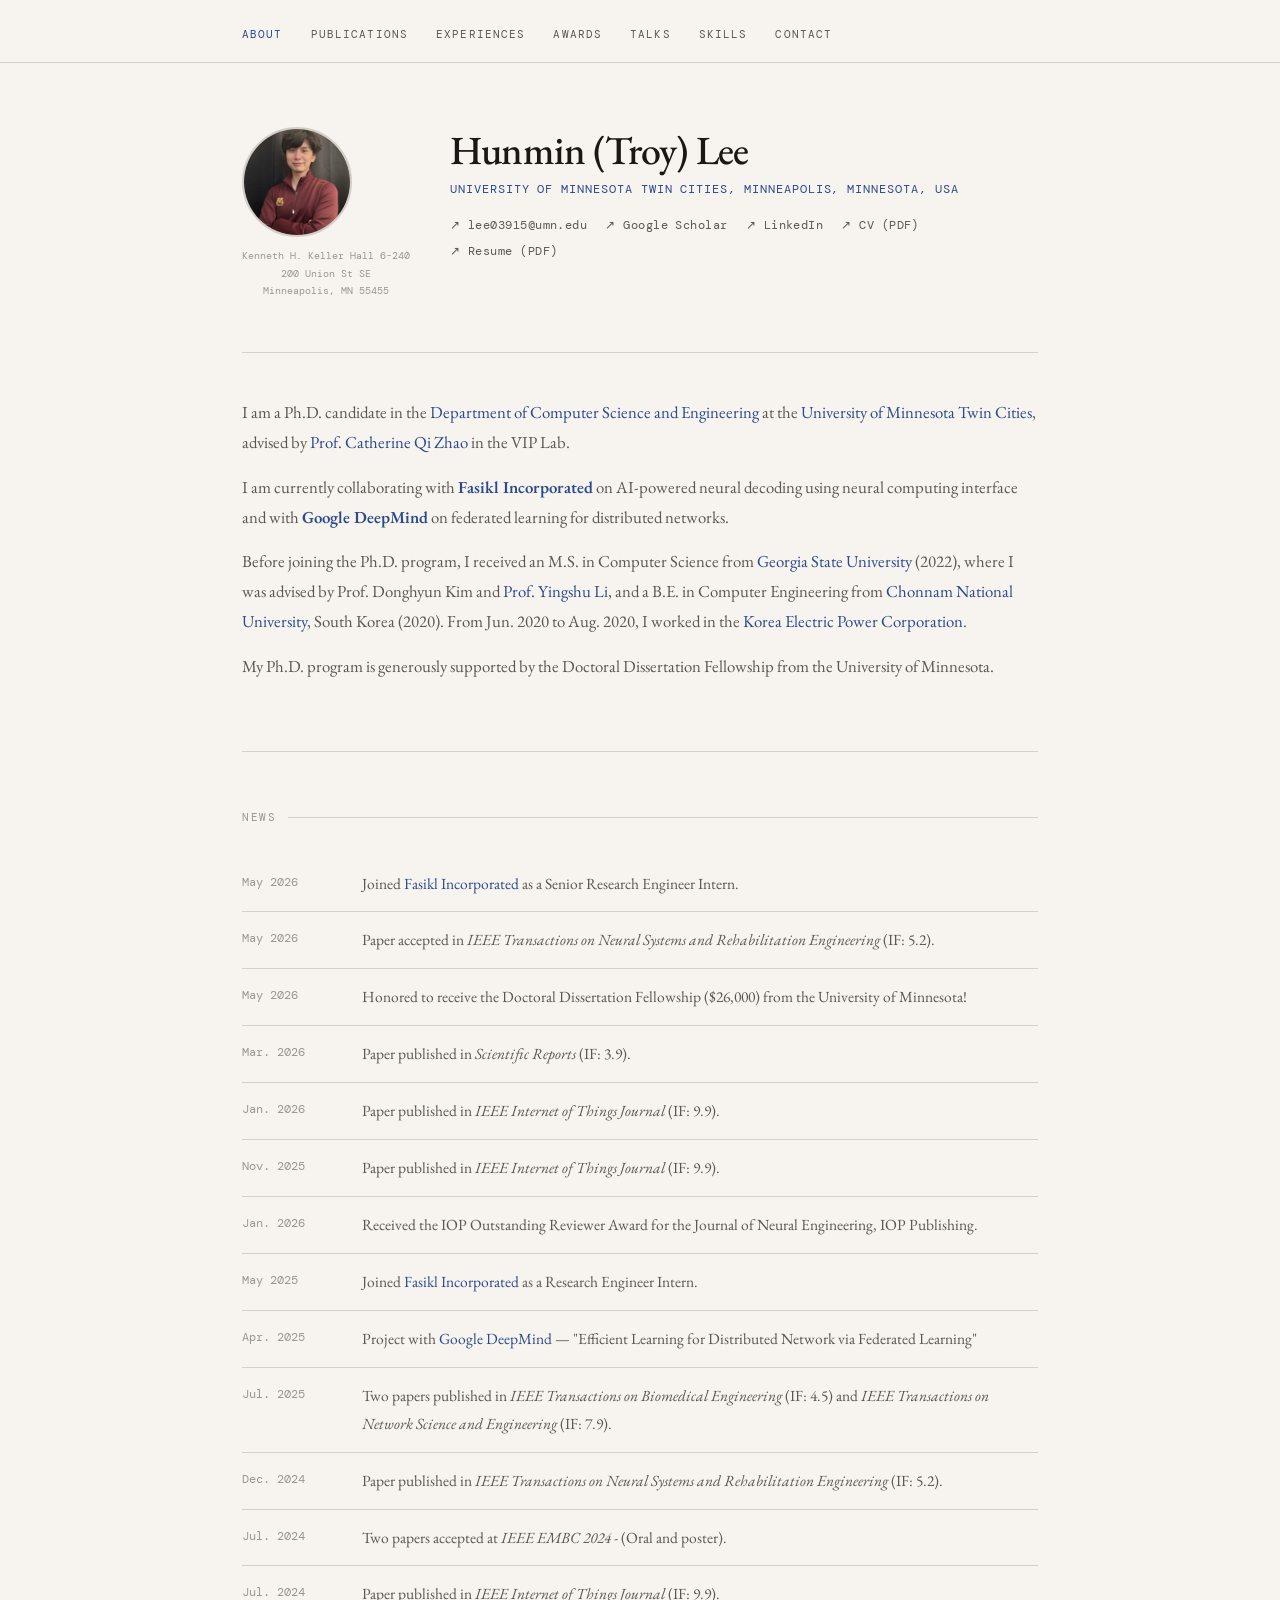
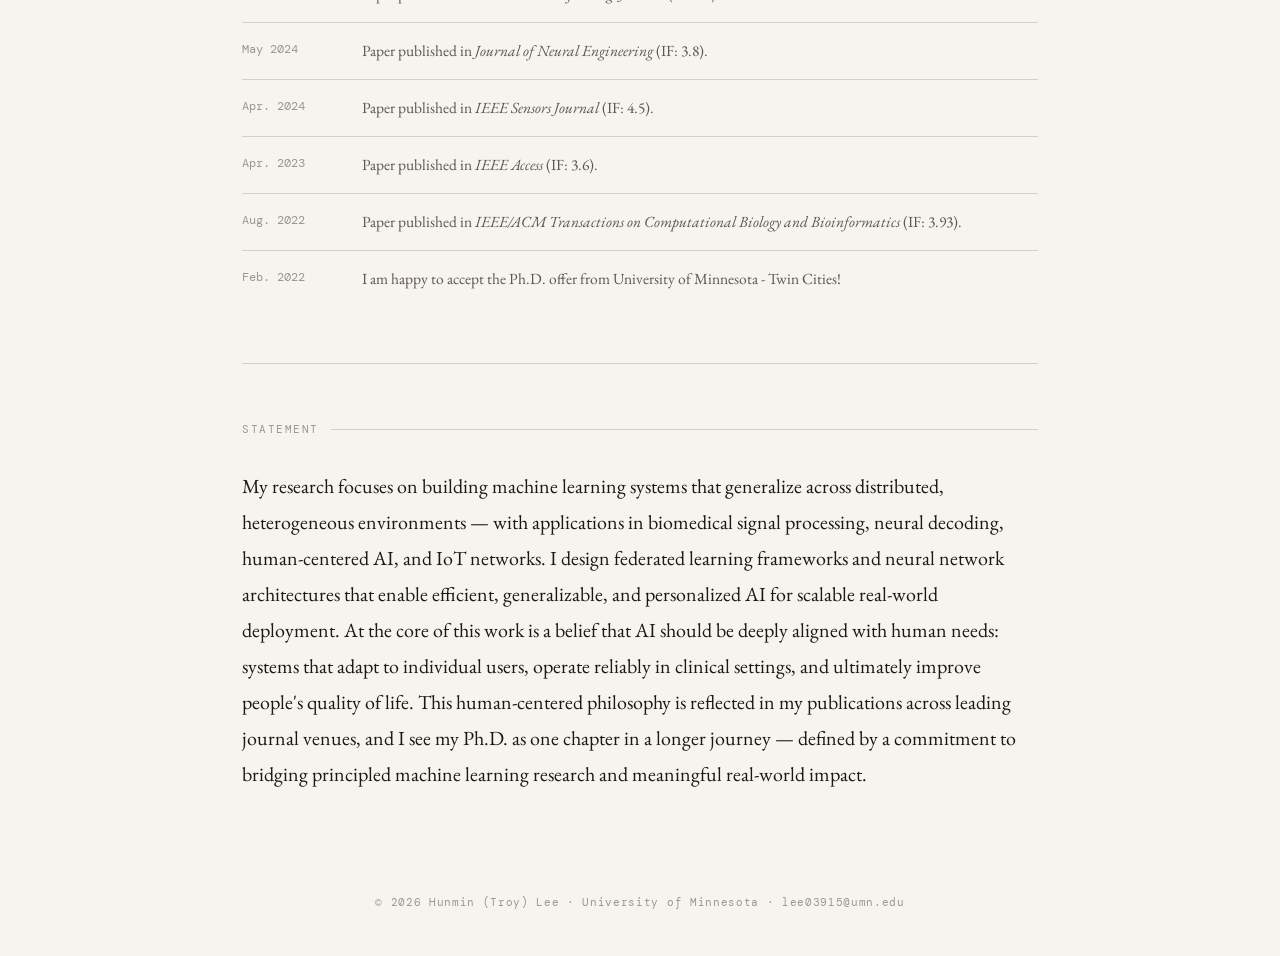
==== commit 020516ac: "Update index.html" ====
--- a/index.html
+++ b/index.html
@@ -68,7 +68,7 @@
 
       <p>Before joining the Ph.D. program, I received an M.S. in Computer Science from <a href="https://www.gsu.edu/" target="_blank">Georgia State University</a> (2022), where I was advised by Prof. Donghyun Kim and <a href="https://li.csgsu.org/" target="_blank"> Prof. Yingshu Li</a>, and a B.E. in Computer Engineering from <a href="https://www.jnu.ac.kr/" target="_blank">Chonnam National University</a>, South Korea (2020). From Jun. 2020 to Aug. 2020, I worked in the <a href="https://www.kepco.co.kr/eng/index.do" target="_blank">Korea Electric Power Corporation</a>.</p>
 
-      <p>My research focuses on building machine learning systems that generalize across distributed, heterogeneous environments — with applications in biomedical signal processing, neural decoding, human-centered AI, and IoT networks. I design federated learning frameworks and neural network architectures that enable efficient, generalizable, and personalized AI for scalable real-world deployment. At the core of this work is a belief that AI should be deeply aligned with human needs: systems that adapt to individual users, operate reliably in clinical settings, and ultimately improve people's quality of life. This human-centered philosophy is reflected in my publications across leading journal venues, and I see my Ph.D. as one chapter in a longer journey — defined by a commitment to bridging principled machine learning research and meaningful real-world impact.</p>
+      <!-- <p>My research focuses on building machine learning systems that generalize across distributed, heterogeneous environments — with applications in biomedical signal processing, neural decoding, human-centered AI, and IoT networks. I design federated learning frameworks and neural network architectures that enable efficient, generalizable, and personalized AI for scalable real-world deployment. At the core of this work is a belief that AI should be deeply aligned with human needs: systems that adapt to individual users, operate reliably in clinical settings, and ultimately improve people's quality of life. This human-centered philosophy is reflected in my publications across leading journal venues, and I see my Ph.D. as one chapter in a longer journey — defined by a commitment to bridging principled machine learning research and meaningful real-world impact.</p> -->
       <!--  <p>My overarching goal is to build AI systems that are not only technically robust but also deeply aligned with human needs: systems that can adapt to individual users, operate reliably in real-world settings, and ultimately improve people's quality of life. This human-centered philosophy drives my work across federated learning, neural network models, and biosignal processing, and is reflected in my publications across leading journal venues. I see my Ph.D. as one chapter in a longer journey, one defined by a commitment to bridging the gap between principled machine learning research and meaningful real-world impact!</p> -->
 
       <p>My Ph.D. program is generously supported by the Doctoral Dissertation Fellowship from the University of Minnesota.</p>
@@ -154,8 +154,16 @@
         <span class="news-text">I am happy to accept the Ph.D. offer from University of Minnesota - Twin Cities!</span>
       </div>
     </div>
+    
   </section>
-
+    <section id="Statement" style="animation-delay:.1s">
+    <div class="section-label">Statement</div>
+      <div class="Statement-text">
+      <p>My research focuses on building machine learning systems that generalize across distributed, heterogeneous environments — with applications in biomedical signal processing, neural decoding, human-centered AI, and IoT networks. I design federated learning frameworks and neural network architectures that enable efficient, generalizable, and personalized AI for scalable real-world deployment. At the core of this work is a belief that AI should be deeply aligned with human needs: systems that adapt to individual users, operate reliably in clinical settings, and ultimately improve people's quality of life. This human-centered philosophy is reflected in my publications across leading journal venues, and I see my Ph.D. as one chapter in a longer journey — defined by a commitment to bridging principled machine learning research and meaningful real-world impact.</p>
+      <!--  <p>My overarching goal is to build AI systems that are not only technically robust but also deeply aligned with human needs: systems that can adapt to individual users, operate reliably in real-world settings, and ultimately improve people's quality of life. This human-centered philosophy drives my work across federated learning, neural network models, and biosignal processing, and is reflected in my publications across leading journal venues. I see my Ph.D. as one chapter in a longer journey, one defined by a commitment to bridging the gap between principled machine learning research and meaningful real-world impact!</p> -->
+    </div>
+  </section>
+  
   <footer>
     <p>© 2026 Hunmin (Troy) Lee · University of Minnesota · <a href="mailto:lee03915@umn.edu">lee03915@umn.edu</a></p>
   </footer>
